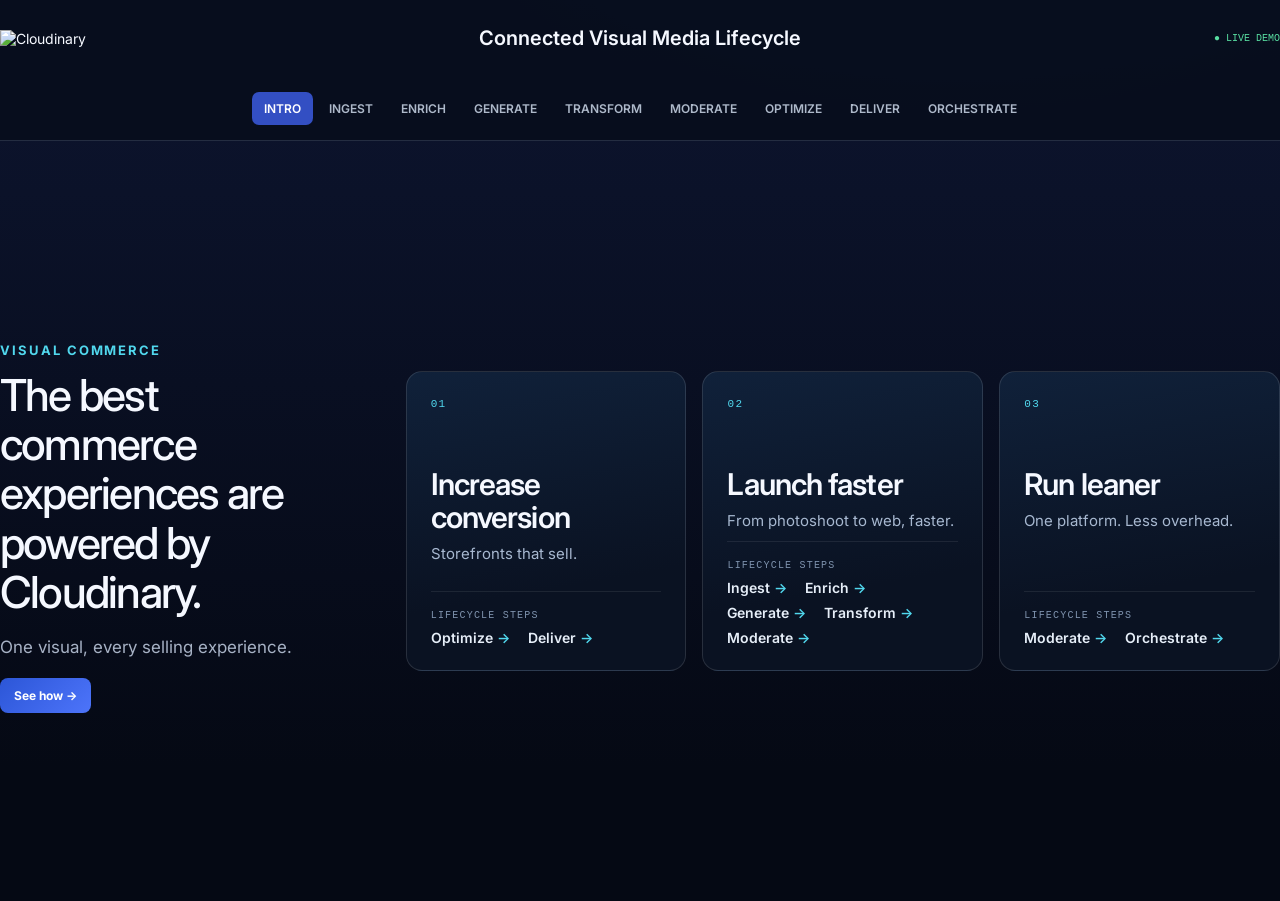
==== index.html @ ff412b7f "Drop step numbers from intro lifecycle links Co-Authored-By: Claude Opus 5.5 <noreply@anthropic.com>" ====
<!doctype html>
<html lang="en">
  <head>
    <meta charset="utf-8">
    <meta name="viewport" content="width=device-width, initial-scale=1">
    <title>Connected Visual Media Lifecycle</title>
    <link rel="stylesheet" href="styles.css">
    <script>
      window.LIFECYCLE_DEMO_CONFIG = {
        cloudName: 'demohost',
        uploadPreset: 'lifecycle_demo',
        dropboxAppKey: '',
        assetEndpoint: 'https://platform-demo-asset-status.lifecycledemo.workers.dev/asset'
      };
    </script>
    <script src="https://upload-widget.cloudinary.com/latest/global/all.js"></script>
    <script src="app.js" defer></script>
  </head>
  <body>
    <div class="app">
      <header>
        <div class="title">
          <img src="https://res.cloudinary.com/demohost/image/upload/v1788976604/cloudinary_logo_white_0720_svg.svg" alt="Cloudinary">
          <h1>Connected Visual Media Lifecycle</h1>
          <span>● LIVE DEMO</span>
        </div>
        <nav aria-label="Lifecycle stages">
          <a class="active" href="#intro">INTRO</a>
          <a href="#ingest">INGEST</a>
          <a href="#enrich">ENRICH</a>
          <a href="#generate">GENERATE</a>
          <a href="#transform">TRANSFORM</a>
          <a href="#moderate">MODERATE</a>
          <a href="#optimize">OPTIMIZE</a>
          <a href="#deliver">DELIVER</a>
          <a href="#orchestrate">ORCHESTRATE</a>
        </nav>
      </header>

      <main>
        <section id="intro" class="slide active">
          <div>
            <p class="k">VISUAL COMMERCE</p>
            <h2>The best commerce experiences are powered by Cloudinary.</h2>
            <p>One visual, every selling experience.</p>
            <button data-next>See how →</button>
          </div>
          <div class="intro-outcomes">
            <article class="intro-outcome">
              <span>01</span>
              <h3>Increase conversion</h3>
              <p>Storefronts that sell.</p>
              <ul class="intro-steps" aria-label="Lifecycle steps"><li><a href="#optimize">Optimize</a></li><li><a href="#deliver">Deliver</a></li></ul>
            </article>
            <article class="intro-outcome">
              <span>02</span>
              <h3>Launch faster</h3>
              <p>From photoshoot to web, faster.</p>
              <ul class="intro-steps" aria-label="Lifecycle steps"><li><a href="#ingest">Ingest</a></li><li><a href="#enrich">Enrich</a></li><li><a href="#generate">Generate</a></li><li><a href="#transform">Transform</a></li><li><a href="#moderate">Moderate</a></li></ul>
            </article>
            <article class="intro-outcome">
              <span>03</span>
              <h3>Run leaner</h3>
              <p>One platform. Less overhead.</p>
              <ul class="intro-steps" aria-label="Lifecycle steps"><li><a href="#moderate">Moderate</a></li><li><a href="#orchestrate">Orchestrate</a></li></ul>
            </article>
          </div>
        </section>

        <section id="ingest" class="slide">
          <div>
            <p class="k">01 / INGEST</p>
            <h2>Get every product live faster.</h2>
            <p>Supplier feeds, studio shoots, agency campaigns, and creator content land in one governed library, ready for every storefront.</p>
            <p class="value"><b>VALUE</b> New products go live as soon as their assets arrive, even at peak-season volume.</p>
            <aside class="customer-proofs" aria-label="Customer proof points">
              <a class="customer-proof is-metric" href="https://cloudinary.com/customers/rapha" target="_blank" rel="noopener noreferrer"><b><img class="customer-logo" src="https://res.cloudinary.com/cloudinary-marketing/images/c_scale,w_auto,dpr_auto/f_auto,q_auto/v1669960311/Rapha-logo-2x/Rapha-logo-2x.png?_i=AA" alt="Rapha"></b><span><strong class="proof-metric">50%</strong>faster video launches</span></a>
            </aside>
          </div>
          <div class="ingest-stage">
            <article id="upload-prompt" class="upload-prompt">
              <input id="file" type="file" accept="image/*" hidden>
              <strong class="upload-mark">↑</strong>
              <button id="upload">Upload or Fetch Image</button>
              <span class="sample-prompt">Use a sample asset instead</span>
              <div class="sample-links" aria-label="Example assets">
                <a class="text-link" data-sample="lifestyle" href="#">Lifestyle campaign image</a>
                <a class="text-link is-unavailable" aria-disabled="true" href="#">Product image</a>
                <a class="text-link is-unavailable" aria-disabled="true" href="#">Creator / UGC image</a>
              </div>
              <small id="note">This demo has been tuned for images, but in practice Cloudinary excels in video in the same workflow.</small>
            </article>
            <aside id="asset-inspector" class="panel inspector" hidden>
              <img data-img src="https://res.cloudinary.com/demohost/image/upload/v1787601621/utctndwrbavu4seggpqu.jpg" alt="">
              <dl>
                <div><dt>Pixel size</dt><dd id="dims">Loading…</dd></div>
                <div><dt>Format</dt><dd id="format">JPG</dd></div>
                <div><dt>File size</dt><dd id="size">Cloudinary original</dd></div>
                <div><dt>Unique asset ID</dt><dd>assigned on ingest</dd></div>
              </dl>
              <button id="change-asset" class="change-asset">Change asset</button>
            </aside>
          </div>
        </section>

        <section id="enrich" class="slide">
          <div><p class="k">02 / ENRICH</p><h2>Find and reuse every asset you paid for.</h2><p>AI auto-tagging and structured metadata make every product shot and campaign asset searchable by product, season, and campaign.</p><p class="value"><b>VALUE</b> Teams reuse assets instead of reshooting them, and every asset stays governed.</p></div>
          <iframe id="enrich-visual" class="enrich-embed" src="embeds/enrich-interactive.html" title="Interactive asset enrichment"></iframe>
          <pre id="metadata-output" hidden></pre>
        </section>

        <section id="generate" class="slide">
          <div>
            <p class="k">03 / GENERATE</p>
            <h2>New creative, without a new shoot.</h2>
            <p>Generate campaign visuals and turn existing product photos into video, without booking a studio.</p>
            <p class="value"><b>VALUE</b> More creative for every launch with less studio spend, all inside your brand governance.</p>
            <aside class="customer-proofs" aria-label="Customer proof points">
              <a class="customer-proof" href="https://cloudinary.com/customers/adidas" target="_blank" rel="noopener noreferrer"><b><img class="customer-logo" src="https://res.cloudinary.com/cloudinary-marketing/images/e_trim/f_auto,q_auto/v1740004299/Adidas_Logo/Adidas_Logo.png" alt="adidas"></b><span>Creates <strong>personalized experiences</strong> to market fast.</span></a>
              <a class="customer-proof is-metric" href="https://cloudinary.com/customers/paul-smith" target="_blank" rel="noopener noreferrer"><b><img class="customer-logo is-wide" src="https://res.cloudinary.com/cloudinary-marketing/images/e_trim/f_auto,q_auto/v1668465171/Paul-Smith-logo-2x/Paul-Smith-logo-2x.png" alt="Paul Smith"></b><span><strong class="proof-metric">45%</strong>boost in video-enabled sales</span></a>
            </aside>
          </div>
          <div id="generate-empty" class="generate-empty"><b>Upload an asset to generate</b><span>Choose an asset to create campaign and motion variations.</span></div>
          <div id="generate-showcase" class="generate-showcase" hidden>
            <figure><img id="generate-original" src="https://res.cloudinary.com/demohost/image/upload/c_scale,w_300/f_auto/q_auto/v1787601621/utctndwrbavu4seggpqu.jpg" alt="Selected source asset"><figcaption>Original · 300px</figcaption></figure>
            <figure><img src="https://res.cloudinary.com/demohost/image/upload/c_fill,g_auto,w_300,ar_9:16/f_auto/q_auto/v1790997552/gen_fill_bride.jpg" alt="Generative fill result"><figcaption>Generative fill · 9:16</figcaption></figure>
            <figure><video autoplay muted loop playsinline aria-label="Image to video result"><source src="https://res.cloudinary.com/demohost/video/upload/c_fill,g_auto,w_300,ar_9:16/vc_auto/ac_none/f_auto:video/q_auto/v1790997654/image-to-video/i2v_66d2f0d4ef1d4b7b9302a3d8dbae1872.mp4" type="video/mp4"></video><figcaption>Image to video · 9:16</figcaption></figure>
          </div>
        </section>

        <section id="transform" class="slide">
          <div>
            <p class="k">04 / TRANSFORM</p>
            <h2>One shoot, every channel.</h2>
            <p>Smart crops, generative edits, and overlays turn one product image or video into every format your storefronts, marketplaces, and ads need.</p>
            <p class="value"><b>VALUE</b> Launch campaigns across every channel without waiting on a design queue.</p>
            <aside class="customer-proofs" aria-label="Customer proof points">
              <a class="customer-proof is-metric" href="https://cloudinary.com/customers/amc" target="_blank" rel="noopener noreferrer"><b><img class="customer-logo" src="https://res.cloudinary.com/cloudinary-marketing/images/e_trim/f_auto,q_auto/v1701708355/amc-logo-web/amc-logo-web.png" alt="AMC Theatres"></b><span><strong class="proof-metric">90%</strong>time saved with automated image transformations</span></a>
            </aside>
          </div>
          <iframe id="transform-visual" class="transform-embed" src="embeds/transform-interactive.html" title="Interactive asset transformations"></iframe>
        </section>

        <section id="moderate" class="slide">
          <div>
            <p class="k">05 / MODERATE</p>
            <h2>Brand-safe, automatically.</h2>
            <p>Custom rules screen supplier and creator content before it reaches a storefront, app, or campaign.</p>
            <p class="value"><b>VALUE</b> Publish creator and supplier content at scale without brand risk. Edge cases route to human review.</p>
          </div>
          <div id="moderate-empty" class="moderate-empty">
            <b>Upload an asset to evaluate</b>
            <span>Rule outcomes will appear here when an image is selected.</span>
          </div>
          <div id="moderate-showcase" class="moderate-showcase" hidden>
            <figure class="moderate-preview">
              <img data-img src="https://res.cloudinary.com/demohost/image/upload/v1787601621/utctndwrbavu4seggpqu.jpg" alt="Selected asset under moderation review">
              <figcaption><a id="moderate-job" href="" target="_blank" rel="noopener noreferrer" hidden>Open moderation job</a></figcaption>
            </figure>
            <div class="moderate-rules" aria-live="polite">
              <div class="moderate-summary">
                <small>MODERATION RESULT</small>
                <strong id="moderate-status">CHECKING</strong>
                <span id="moderate-summary">Reading structured moderation metadata…</span>
              </div>
              <article class="moderate-rule pending" data-moderation-rule="image-quality-check" style="--delay: .08s">
                <small>01</small><strong>Image Quality Check</strong><span>Checking</span>
              </article>
              <article class="moderate-rule pending" data-moderation-rule="no-unlicensed-logos" style="--delay: .16s">
                <small>02</small><strong>No Unlicensed Logos</strong><span>Checking</span>
              </article>
              <article class="moderate-rule pending" data-moderation-rule="no-identifiable-people" style="--delay: .24s">
                <small>03</small><strong>No Identifiable People</strong><span>Checking</span>
              </article>
              <article class="moderate-rule pending" data-moderation-rule="minimum-image-size" style="--delay: .32s">
                <small>04</small><strong>Minimum Image Size</strong><span>Checking</span>
              </article>
            </div>
          </div>
        </section>

        <section id="optimize" class="slide">
          <div>
            <p class="k">06 / OPTIMIZE</p>
            <h2>Faster pages, more conversions.</h2>
            <p>Every image is served in the best format, quality, and size for each shopper's browser and device, so pages load faster with no visible quality loss.</p>
            <p class="value"><b>VALUE</b> Faster pages lift conversion and cut bandwidth costs.</p>
            <aside class="customer-proofs" aria-label="Customer proof points">
              <a class="customer-proof is-metric" href="https://cloudinary.com/customers/ag-jeans" target="_blank" rel="noopener noreferrer"><b><img class="customer-logo" src="https://res.cloudinary.com/cloudinary-marketing/images/e_trim/f_auto,q_auto/v1788380260/agjeans_logo/agjeans_logo.png" alt="AG Jeans"></b><span><strong class="proof-metric">20%</strong>more conversions from a one-second faster page load</span></a>
            </aside>
          </div>
          <div id="optimize-empty" class="optimize-empty">
            <b>Upload an asset to optimize</b>
            <span>Cloudinary delivery variants will appear here when an image is selected.</span>
          </div>
          <div id="optimize-showcase" class="optimize-showcase" hidden>
            <figure class="optimize-card">
              <figcaption>
                <small>ORIGINAL UPLOAD</small>
                <span><b id="optimize-original-size">—</b><i id="optimize-original-dimensions">Loading dimensions…</i></span>
              </figcaption>
              <img data-img src="https://res.cloudinary.com/demohost/image/upload/v1787601621/utctndwrbavu4seggpqu.jpg" alt="Original selected asset">
            </figure>
            <div class="optimize-savings" aria-live="polite">
              <div class="optimize-gauge" data-state="waiting">
                <svg viewBox="0 0 200 170" aria-hidden="true">
                  <g transform="translate(100 95)">
                    <circle cx="0" cy="0" r="64" fill="none" stroke="#40516c" stroke-width="14" stroke-linecap="round" pathLength="100" stroke-dasharray="66.67 33.33" transform="rotate(150)"></circle>
                    <circle id="optimize-savings-arc" cx="0" cy="0" r="64" fill="none" stroke="#51d8ee" stroke-width="14" stroke-linecap="round" pathLength="100" stroke-dasharray="66.67 33.33" transform="rotate(150)" opacity="0"></circle>
                  </g>
                </svg>
                <div class="optimize-gauge-center"><b id="optimize-savings-percent">—</b><span id="optimize-savings-caption">MEASURING</span></div>
              </div>
              <span id="optimize-savings-comparison">Measuring delivery size…</span>
            </div>
            <figure class="optimize-card optimized">
              <figcaption>
                <small>OPTIMIZED DELIVERY</small>
                <span><b id="optimize-delivery-size">Measuring…</b><i>c_scale,w_600,f_auto,q_auto</i></span>
              </figcaption>
              <img id="optimize-delivery" src="https://res.cloudinary.com/demohost/image/upload/c_scale,w_600/f_auto/q_auto/v1787601621/utctndwrbavu4seggpqu.jpg" alt="Optimized Cloudinary delivery variant">
            </figure>
          </div>
        </section>

        <section id="deliver" class="slide">
          <div>
            <p class="k">07 / DELIVER</p>
            <h2>Fast for every shopper, everywhere.</h2>
            <p>Multi-CDN delivery and responsive breakpoints give every shopper a fast, reliable experience on any device, network, or market.</p>
            <p class="value"><b>VALUE</b> Expand to new markets and devices without building a separate media pipeline.</p>
            <aside class="customer-proofs" aria-label="Customer proof points">
              <a class="customer-proof" href="https://cloudinary.com/blog/cloudinary_helps_the_global_thermomix_community_cook_up_culinary_masterpieces" target="_blank" rel="noopener noreferrer"><b>VORWERK</b><span>Delivers image and video content <strong>fast, without interruptions</strong>, across every device and served market.</span></a>
            </aside>
          </div>
          <div id="deliver-empty" class="deliver-empty">
            <b>Upload an asset to deliver</b>
            <span>Channel-ready variants will appear here when an image is selected.</span>
          </div>
          <div id="deliver-showcase" class="deliver-showcase" hidden>
            <figure class="deliver-card mobile">
              <div class="deliver-frame"><img id="deliver-mobile" alt="Mobile delivery variant"><b id="deliver-mobile-size">Measuring…</b></div>
              <figcaption><strong>Mobile</strong><span>c_fill,ar_9:16,w_400,f_auto,q_auto</span></figcaption>
            </figure>
            <figure class="deliver-card square">
              <div class="deliver-frame"><img id="deliver-square" alt="Square delivery variant"><b id="deliver-square-size">Measuring…</b></div>
              <figcaption><strong>Square</strong><span>c_fill,ar_1:1,w_300,f_auto,q_auto</span></figcaption>
            </figure>
            <figure class="deliver-card tablet">
              <div class="deliver-frame"><img id="deliver-tablet" alt="Tablet delivery variant"><b id="deliver-tablet-size">Measuring…</b></div>
              <figcaption><strong>Tablet</strong><span>c_fill,ar_4:3,w_500,f_auto,q_auto</span></figcaption>
            </figure>
            <figure class="deliver-card desktop">
              <div class="deliver-frame"><img id="deliver-desktop" alt="Desktop delivery variant"><b id="deliver-desktop-size">Measuring…</b></div>
              <figcaption><strong>Desktop</strong><span>c_scale,w_800,f_auto,q_auto</span></figcaption>
            </figure>
          </div>
        </section>

        <section id="orchestrate" class="slide">
          <div>
            <p class="k">08 / ORCHESTRATE</p>
            <h2>Your media operation, on autopilot.</h2>
            <p>MediaFlows connects every step into one repeatable workflow, so the same team can handle more launches.</p>
            <p class="value"><b>VALUE</b> Fewer handoffs and faster launches, with people stepping in only where judgment is needed.</p>
          </div>
          <div class="flow panel">
            <b>MEDIA FLOWS / ORCHESTRATION: HOW THIS DEMO WORKS <i></i></b>
            <div class="orchestration-flow">
              <article class="orchestration-step">
                <small>01 / INGEST</small>
                <strong>Upload presets set the path.</strong>
                <p>They define the scope, pre-formatting, and tagging on upload. Each image category enters a different DAM folder, where different automation rules apply.</p>
              </article>
              <article class="orchestration-step">
                <small>02 / ENRICH</small>
                <strong>Metadata makes assets usable.</strong>
                <p>Structured metadata is added on upload. AI auto-tagging is applied, and tags with more than 70% confidence are automatically added.</p>
              </article>
              <article class="orchestration-step">
                <small>03 / MODERATE</small>
                <strong>Rules match the asset type.</strong>
                <p>Moderation runs against different rules based on the upload preset: Lifestyle, Product, or Creator/UGC.</p>
              </article>
              <article class="orchestration-step">
                <small>04 / GENERATE</small>
                <strong>Generative output stays governed.</strong>
                <p>Generative content can be created automatically or manually. In this demo, image-to-video is manually reviewed before publication.</p>
              </article>
            </div>
          </div>
        </section>
      </main>

    </div>
  </body>
</html>
---- styles.css ----
@import url('https://fonts.googleapis.com/css2?family=Inter:wght@400;500;600;700&display=swap');

:root {
  --navy: #050914;
  --panel: #0b1220;
  --line: rgba(185, 212, 255, .16);
  --muted: #a7b2c5;
  --cyan: #51d8ee;
  --green: #58dda1;
  --red: #ff765d;
}

* { box-sizing: border-box; }
body { margin: 0; background: var(--navy); color: #f5f8ff; font: 14px Inter, sans-serif; }
.app { min-height: 100vh; background: radial-gradient(900px 500px at 75% -180px, #29387888, transparent 65%), linear-gradient(#0d1530, var(--navy) 48rem); }
header { border-bottom: 1px solid var(--line); background: #070d1cee; }
.title, nav, main { max-width: 1360px; margin: auto; }
.title { height: 76px; display: grid; grid-template-columns: 1fr auto 1fr; align-items: center; }
.title img { width: 164px; }
.title h1 { font-size: 20px; font-weight: 600; }
.title span { justify-self: end; color: var(--green); font: 10px monospace; }
nav { height: 64px; display: flex; align-items: center; justify-content: center; gap: 4px; overflow: auto; }
nav a { padding: 9px 12px; border-radius: 7px; color: #aeb9ca; text-decoration: none; font-size: 12px; font-weight: 600; white-space: nowrap; }
nav a.active { background: #334fc3; color: #fff; }

.slide { height: calc(100vh - 140px); min-height: 570px; display: grid; grid-template-columns: minmax(250px, .72fr) minmax(0, 1.8fr); gap: 56px; align-items: center; animation: in .35s; }
.slide:not(.active) { display: none; }
@keyframes in { from { opacity: 0; transform: translateX(15px); } to { opacity: 1; transform: translateX(0); } }
.k { color: var(--cyan); font-size: 13px; font-weight: 700; letter-spacing: .15em; }
.slide h2 { max-width: 13ch; margin: 0; font-size: clamp(32px, 3.8vw, 44px); font-weight: 500; line-height: 1.12; letter-spacing: -.04em; }
.slide > div > p:not(.k) { max-width: 33ch; color: var(--muted); font-size: 17px; line-height: 1.6; }
em { color: inherit; font-style: normal; }
.value { margin-top: 25px; max-width: 440px; padding-left: 14px; border-left: 2px solid var(--cyan); font-size: 15px; }
.value b { margin-right: 8px; color: var(--cyan); font: 13px monospace; letter-spacing: .1em; }
.customer-proofs { display: grid; gap: 8px; max-width: 500px; margin-top: 19px; }
.customer-proof { display: grid; grid-template-columns: auto 1fr; column-gap: 14px; row-gap: 4px; padding: 16px 20px; border: 1px solid rgba(88, 221, 161, .3); border-radius: 9px; background: linear-gradient(100deg, rgba(88, 221, 161, .1), rgba(88, 221, 161, .025)); color: inherit; text-decoration: none; }
.customer-proof[href] { transition: border-color .18s ease, background .18s ease, transform .18s ease; }
.customer-proof[href]:hover { border-color: rgba(88, 221, 161, .75); background: linear-gradient(100deg, rgba(88, 221, 161, .16), rgba(88, 221, 161, .05)); transform: translateX(3px); }
.customer-proof[href]:focus-visible { outline: 2px solid var(--cyan); outline-offset: 3px; }
.customer-proof::before { content: "CUSTOMER OUTCOME"; grid-column: 1 / -1; margin-bottom: 2px; color: var(--green); font: 13px monospace; letter-spacing: .11em; }
.customer-proof b { align-self: center; padding-right: 14px; border-right: 1px solid rgba(88, 221, 161, .28); color: #f5f8ff; font-size: 16px; letter-spacing: .08em; line-height: 1.45; }
.customer-logo { display: block; height: 30px; width: auto; filter: brightness(0) invert(1); }
.customer-proof span { align-self: center; color: #d9e6f4; font-size: 18px; line-height: 1.45; }
.customer-proof strong { color: var(--green); font-weight: 600; }
.proof-metric { display: block; margin-bottom: 4px; font-size: 44px; line-height: 1; letter-spacing: -.03em; }
.customer-proof.is-metric .customer-logo { height: 38px; }
.customer-proof.is-metric b { padding-right: 20px; }
.customer-proof .customer-logo.is-wide { height: 24px; }
button { padding: 10px 14px; border: 0; border-radius: 8px; background: linear-gradient(135deg, #2c56d7, #4d74fa); color: #fff; font: 700 12px Inter; cursor: pointer; }
.secondary { margin-left: 7px; border: 1px solid var(--line); background: #ffffff0b; }

.panel { overflow: hidden; border: 1px solid var(--line); border-radius: 15px; background: var(--panel); box-shadow: 0 18px 45px #0004; }
.panel > b, .flow > b { display: flex; justify-content: space-between; padding: 15px 17px; border-bottom: 1px solid var(--line); color: #aebed2; font: 10px monospace; letter-spacing: .12em; }
.panel i, .flow i { color: var(--green); font-style: normal; }

.orbit { height: 450px; position: relative; display: grid; place-items: center; }
.orbit i { position: absolute; border: 1px solid #51d8ee30; border-radius: 50%; transform: rotate(-24deg); }
.orbit i:nth-child(1) { width: 420px; height: 220px; }
.orbit i:nth-child(2) { width: 535px; height: 350px; }
.orbit i:nth-child(3) { width: 650px; height: 440px; border-color: #51d8ee12; }
.orbit img { z-index: 1; width: 245px; height: 245px; border: 8px solid #07162b; outline: 1px solid var(--cyan); border-radius: 50%; object-fit: cover; }
.intro-outcomes { display: grid; grid-template-columns: repeat(3, minmax(0, 1fr)); gap: 16px; }
.intro-outcome { display: flex; flex-direction: column; min-height: 300px; box-sizing: border-box; padding: 26px 24px 24px; border: 1px solid #ffffff1f; border-radius: 16px; background: linear-gradient(170deg, #10213a, #0a1222 70%); }
.intro-outcome > span { color: var(--cyan); font: 11px monospace; letter-spacing: .12em; }
.intro-outcome h3 { margin: 58px 0 0; font-size: 30px; font-weight: 600; line-height: 1.1; letter-spacing: -.03em; }
.intro-outcome p { margin: 10px 0 0; color: #a7b8d0; font-size: 15px; }
.intro-steps { display: flex; flex-wrap: wrap; gap: 8px 18px; margin: auto 0 0; padding: 18px 0 0; border-top: 1px solid #ffffff14; list-style: none; }
.intro-steps::before { content: "LIFECYCLE STEPS"; flex-basis: 100%; color: #7f93ae; font: 10px monospace; letter-spacing: .12em; }
.intro-steps a { color: #e6eef8; font-size: 14px; font-weight: 600; text-decoration: none; transition: color .18s ease; }
.intro-steps a::after { margin-left: 4px; color: var(--cyan); content: "→"; }
.intro-steps a:hover { color: var(--cyan); }
.intro-steps a:focus-visible { outline: 2px solid var(--cyan); outline-offset: 3px; border-radius: 3px; }

.ingest-stage { display: grid; min-height: 360px; place-items: center; }
.upload-prompt { display: grid; min-height: 340px; place-content: center; justify-items: center; gap: 13px; max-width: 390px; padding: 25px; text-align: center; }
.upload-prompt[hidden], .ingest-stage .inspector[hidden] { display: none; }
.upload-mark { display: grid; place-items: center; width: 48px; height: 48px; margin-bottom: 5px; border: 1px solid #51d8ee88; border-radius: 50%; color: var(--cyan); font-size: 23px; }
.upload-prompt button { min-width: 176px; }
.sample-prompt { margin-top: 2px; color: #9aacc4; font: 11px Inter, sans-serif; }
.sample-links { display: grid; justify-items: center; gap: 7px; }
.text-link { color: var(--cyan); font: 12px Inter, sans-serif; text-decoration: underline; text-underline-offset: 3px; }
.text-link.is-unavailable { color: #7790ad; cursor: default; text-decoration: none; }
.upload-prompt small { max-width: 280px; margin-top: 4px; color: var(--muted); font-size: 10px; line-height: 1.55; }
.ingest-stage .inspector { position: relative; width: 100%; min-height: 0; }
.ingest-stage .inspector > img { display: block; width: 100%; height: auto; max-height: 620px; padding: 16px; object-fit: contain; }
.ingest-stage .inspector dl { display: grid; grid-template-columns: repeat(2, 1fr); gap: 0 22px; padding: 0 17px 55px; }
.change-asset { position: absolute; right: 17px; bottom: 15px; padding: 0; background: transparent; color: var(--cyan); font: 12px Inter, sans-serif; text-decoration: underline; text-underline-offset: 3px; }
.inspector > img { width: 100%; height: 170px; padding: 14px; object-fit: cover; }
.inspector dl { margin: 0; padding: 4px 17px; }
.inspector dl div { display: flex; justify-content: space-between; padding: 10px 0; border-bottom: 1px solid var(--line); }
dt { color: #97a9c1; font-size: 11px; } dd { margin: 0; font: 11px monospace; }

.enrich-embed { display: block; width: 100%; height: 540px; border: 0; border-radius: 12px; background: #06172c; }
.transform-embed { display: block; width: 100%; height: 540px; border: 0; border-radius: 12px; background: #06172c; }

.generate-showcase { display: flex; min-height: 540px; align-items: center; gap: 14px; }
.generate-showcase[hidden] { display: none; }
.generate-empty { min-height: 540px; display: grid; place-content: center; justify-items: center; gap: 10px; border: 1px solid var(--line); border-radius: 12px; background: #081a30; color: #fff; text-align: center; }
.generate-empty b { font-size: 15px; }
.generate-empty span { max-width: 220px; color: #8095b0; font-size: 11px; line-height: 1.5; }
.generate-empty[hidden] { display: none; }
.generate-showcase figure { width: 300px; margin: 0; }
.generate-showcase img, .generate-showcase video { display: block; width: 300px; border: 1px solid var(--line); border-radius: 9px; background: #081a30; object-fit: cover; }
.generate-showcase figure:first-child img { height: auto; max-height: 390px; }
.generate-showcase figure:not(:first-child) img, .generate-showcase video { aspect-ratio: 9 / 16; }
.generate-showcase figcaption { margin-top: 9px; color: #a7b8d0; font: 10px Inter, sans-serif; }

.cards { display: grid; grid-template-columns: 1.2fr .8fr; gap: 14px; }
.cards article, .grid article { position: relative; overflow: hidden; height: 330px; border: 1px solid var(--line); border-radius: 12px; background: #081a30; }
.cards img, .grid img { width: 100%; height: 100%; object-fit: cover; }
.cards span, .cards p, .grid p { position: absolute; z-index: 1; left: 12px; }
.cards span { top: 12px; font: 9px monospace; }
.cards strong { position: absolute; z-index: 1; top: 48%; left: 50%; transform: translate(-50%, -50%); font-size: 26px; }
.cards p, .grid p { right: 0; bottom: 0; margin: 0; padding: 35px 12px 12px; background: linear-gradient(transparent, #020810e8); font-size: 11px; }
.grid { display: grid; grid-template-columns: 1.3fr .75fr; grid-template-rows: 160px 160px; gap: 12px; }
.grid .big { grid-row: span 2; }.grid article:last-child { grid-column: 2; }

.moderate-empty { min-height: 540px; display: grid; place-content: center; justify-items: center; gap: 10px; border: 1px solid var(--line); border-radius: 12px; background: #081a30; color: #fff; text-align: center; }
.moderate-empty b { font-size: 15px; }
.moderate-empty span { max-width: 225px; color: #8095b0; font-size: 11px; line-height: 1.5; }
.moderate-empty[hidden], .moderate-showcase[hidden] { display: none; }
.moderate-showcase { min-height: 540px; display: grid; grid-template-columns: minmax(300px, 1.3fr) minmax(200px, .7fr); gap: 17px; padding: 17px; border: 1px solid var(--line); border-radius: 12px; background: #081a30; }
.moderate-rules { display: grid; align-content: center; gap: 9px; min-width: 0; }
.moderate-summary { display: grid; gap: 4px; margin-bottom: 5px; padding: 4px 2px 11px; border-bottom: 1px solid var(--line); }
.moderate-summary small { color: #8fa5c1; font: 9px monospace; letter-spacing: .11em; }
.moderate-summary strong { color: var(--cyan); font: 600 18px Inter, sans-serif; letter-spacing: .02em; }
.moderate-summary span { color: #a7b8d0; font-size: 10px; line-height: 1.4; }
.moderate-rule { display: grid; grid-template-columns: 22px minmax(0, 1fr) auto; align-items: center; gap: 9px; padding: 11px 10px; border: 1px solid var(--line); border-radius: 9px; background: #07172c; opacity: 0; transform: translateX(-14px); }
.moderate-rule small { color: #7188a5; font: 10px monospace; }
.moderate-rule strong { color: #edf4ff; font-size: 11px; font-weight: 500; line-height: 1.25; }
.moderate-rule span { padding: 4px 6px; border: 1px solid #7590ad66; border-radius: 99px; color: #9eb1c8; font: 9px monospace; white-space: nowrap; }
.moderate-rule.approved { border-color: #58dda15c; }
.moderate-rule.approved span { border-color: #58dda188; color: var(--green); }
.moderate-rule.rejected { border-color: #ff765d77; background: #1a111d; }
.moderate-rule.rejected span { border-color: #ff765d99; color: var(--red); }
.moderate-showcase.is-ready .moderate-rule { animation: moderate-rule-in .4s cubic-bezier(.2,.8,.2,1) both; animation-delay: var(--delay); }
@keyframes moderate-rule-in { to { opacity: 1; transform: translateX(0); } }
.moderate-preview { position: relative; display: grid; min-height: 0; height: 100%; margin: 0; overflow: hidden; place-items: center; border: 1px solid #6c8aac55; border-radius: 9px; background: #061326; }
.moderate-preview img { display: block; width: 100%; height: 100%; max-height: 504px; padding: 12px; object-fit: contain; }
.moderate-preview figcaption { position: absolute; right: 11px; bottom: 10px; }
.moderate-preview a { color: var(--cyan); font: 10px Inter, sans-serif; text-decoration: underline; text-underline-offset: 3px; }

.optimize-empty { min-height: 540px; display: grid; place-content: center; justify-items: center; gap: 10px; border: 1px solid var(--line); border-radius: 12px; background: #081a30; color: #fff; text-align: center; }
.optimize-empty b { font-size: 15px; }
.optimize-empty span { max-width: 235px; color: #8095b0; font-size: 11px; line-height: 1.5; }
.optimize-empty[hidden], .optimize-showcase[hidden] { display: none; }
.optimize-showcase { min-height: 540px; display: grid; grid-template-columns: minmax(0, 1fr) 118px minmax(0, 1fr); gap: 10px; align-items: center; }
.optimize-card { min-width: 0; margin: 0; overflow: hidden; border: 1px solid var(--line); border-radius: 12px; background: #081a30; }
.optimize-card figcaption { display: flex; justify-content: space-between; gap: 12px; padding: 12px 13px; border-bottom: 1px solid var(--line); }
.optimize-card figcaption > small { color: #9ab0c9; font: 9px monospace; letter-spacing: .1em; }
.optimize-card figcaption span { display: grid; justify-items: end; gap: 2px; text-align: right; }
.optimize-card figcaption b { color: #f5f8ff; font: 11px Inter, sans-serif; }
.optimize-card figcaption i { color: #8da4c0; font: 9px Inter, sans-serif; font-style: normal; }
.optimize-card > img { display: block; width: 100%; height: 435px; padding: 10px 0 0; object-fit: contain; background: #061326; }
.optimize-card.optimized { border-color: #58dda166; }
.optimize-card.optimized figcaption > small, .optimize-card.optimized figcaption b { color: var(--green); }
.optimize-savings { display: grid; justify-items: center; gap: 1px; color: #9bb0c9; font: 10px Inter, sans-serif; text-align: center; }
.optimize-gauge { position: relative; width: 112px; aspect-ratio: 200 / 170; }
.optimize-gauge svg { display: block; width: 100%; height: auto; overflow: visible; }
.optimize-gauge circle:last-child { transition: stroke .4s ease, stroke-dasharray .55s ease, opacity .25s ease; }
.optimize-gauge-center { position: absolute; top: 60%; left: 50%; display: grid; justify-items: center; gap: 3px; transform: translate(-50%, -50%); white-space: nowrap; }
.optimize-gauge-center b { color: #f5f8ff; font-size: 22px; line-height: 1; letter-spacing: -.04em; }
.optimize-gauge-center span { color: #9bb0c9; font: 8px monospace; letter-spacing: .09em; }
.optimize-savings > span { color: #a7b8d0; font-size: 10px; }

.deliver-empty { min-height: 540px; display: grid; place-content: center; justify-items: center; gap: 10px; border: 1px solid var(--line); border-radius: 12px; background: #081a30; color: #fff; text-align: center; }
.deliver-empty b { font-size: 15px; }
.deliver-empty span { max-width: 230px; color: #8095b0; font-size: 11px; line-height: 1.5; }
.deliver-empty[hidden], .deliver-showcase[hidden] { display: none; }
.deliver-showcase { min-height: 540px; display: flex; align-items: center; justify-content: space-between; gap: 12px; }
.deliver-card { flex: 1 1 0; min-width: 0; margin: 0; overflow: hidden; border: 1px solid var(--line); border-radius: 10px; background: #081a30; }
.deliver-card.mobile { flex: 0 1 14%; }.deliver-card.square { flex: 0 1 18%; }.deliver-card.tablet { flex: 0 1 24%; }.deliver-card.desktop { flex: 0 1 38%; }
.deliver-frame { position: relative; background: #061326; }
.deliver-frame img { display: block; width: 100%; height: auto; }
.deliver-frame b { position: absolute; top: 8px; right: 8px; padding: 5px 7px; border: 1px solid #58dda188; border-radius: 99px; background: #041425e8; color: var(--green); font: 9px monospace; }
.deliver-card figcaption { display: grid; gap: 3px; min-height: 51px; padding: 9px 10px; border-top: 1px solid var(--line); }
.deliver-card figcaption strong { color: #eaf4ff; font-size: 10px; font-weight: 600; }
.deliver-card figcaption span { color: #93a8c4; font: 8px/1.35 monospace; overflow-wrap: anywhere; }

.payload { display: grid; grid-template-columns: 1fr .6fr 1fr; padding: 35px; align-items: center; }
.payload article { display: grid; gap: 9px; padding: 21px; border: 1px solid var(--line); border-radius: 10px; color: #a7bad3; font: 10px monospace; }
.payload article strong { font-size: 36px; color: #fff; }.payload .green { border-color: #58dda166; }.payload .green strong { color: var(--green); }
.payload > b { text-align: center; color: var(--cyan); font-size: 30px; }.payload > b small { display: block; margin-top: 7px; font-size: 9px; }
.payload footer { grid-column: 1 / -1; padding-top: 20px; color: var(--muted); text-align: center; }.payload footer strong { color: var(--cyan); font-size: 18px; }

.devices > article { display: grid; grid-template-columns: .55fr .8fr 1.35fr; gap: 18px; min-height: 340px; padding: 25px; align-items: end; background: linear-gradient(145deg, #101d3a, #07101e); }
.devices article > div { display: grid; gap: 9px; color: #9cb0ca; font: 10px monospace; text-align: center; }.devices img { width: 100%; height: 245px; border-radius: 7px; object-fit: cover; }.devices article > div:first-child img { height: 190px; }.devices article > div:nth-child(2) img { height: 220px; }

.orchestration-flow { min-height: 365px; display: grid; grid-template-columns: repeat(4, minmax(0, 1fr)); gap: 24px; align-items: center; padding: 24px; background-image: linear-gradient(#7096d115 1px, transparent 1px), linear-gradient(90deg, #7096d115 1px, transparent 1px); background-size: 34px 34px; }
.orchestration-step { position: relative; display: grid; align-content: start; gap: 9px; min-height: 235px; padding: 15px 13px; border: 1px solid #75b8ff55; border-radius: 9px; background: #05162eee; }
.orchestration-step:not(:last-child)::after { position: absolute; z-index: 2; top: 50%; left: calc(100% + 7px); color: var(--cyan); content: "→"; font-size: 15px; transform: translateY(-50%); }
.orchestration-step small { color: var(--cyan); font: 8px monospace; letter-spacing: .08em; }
.orchestration-step strong { color: #fff; font-size: 11px; line-height: 1.3; }
.orchestration-step p { margin: 0; color: #a8bad1; font-size: 9px; line-height: 1.55; }

@media (max-width: 850px) { .title, nav, main { width: calc(100% - 40px); }.title { grid-template-columns: 1fr auto; }.title h1 { display: none; }.slide { height: auto; min-height: calc(100vh - 140px); grid-template-columns: 1fr; padding: 45px 0; }.twocol { grid-template-columns: 1fr; }.enrich-embed, .transform-embed { height: 380px; }.generate-showcase { flex-wrap: wrap; }.inspector { display: none; }.orbit { height: 300px; }.orbit i:nth-child(3) { width: 480px; }.moderate-showcase { grid-template-columns: 1fr; }.moderate-preview { min-height: 280px; }.optimize-showcase { grid-template-columns: 1fr; }.optimize-card > img { height: 300px; }.deliver-showcase { flex-wrap: wrap; align-items: flex-start; }.deliver-card.mobile, .deliver-card.square, .deliver-card.tablet, .deliver-card.desktop { flex-basis: calc(50% - 6px); }.intro-outcomes { grid-template-columns: 1fr; }.intro-outcome { min-height: 0; }.intro-outcome h3 { margin-top: 28px; }.intro-steps { margin-top: 24px; }.orchestration-flow { grid-template-columns: 1fr; }.orchestration-step { min-height: auto; }.orchestration-step:not(:last-child)::after { top: auto; bottom: -21px; left: 50%; transform: translateX(-50%) rotate(90deg); }.cards { grid-template-columns: 1fr; }.grid { grid-template-rows: 180px 180px; }.devices > article { grid-template-columns: repeat(3, 1fr); gap: 9px; padding: 14px; }.devices img, .devices article > div:first-child img, .devices article > div:nth-child(2) img { height: 150px; } }
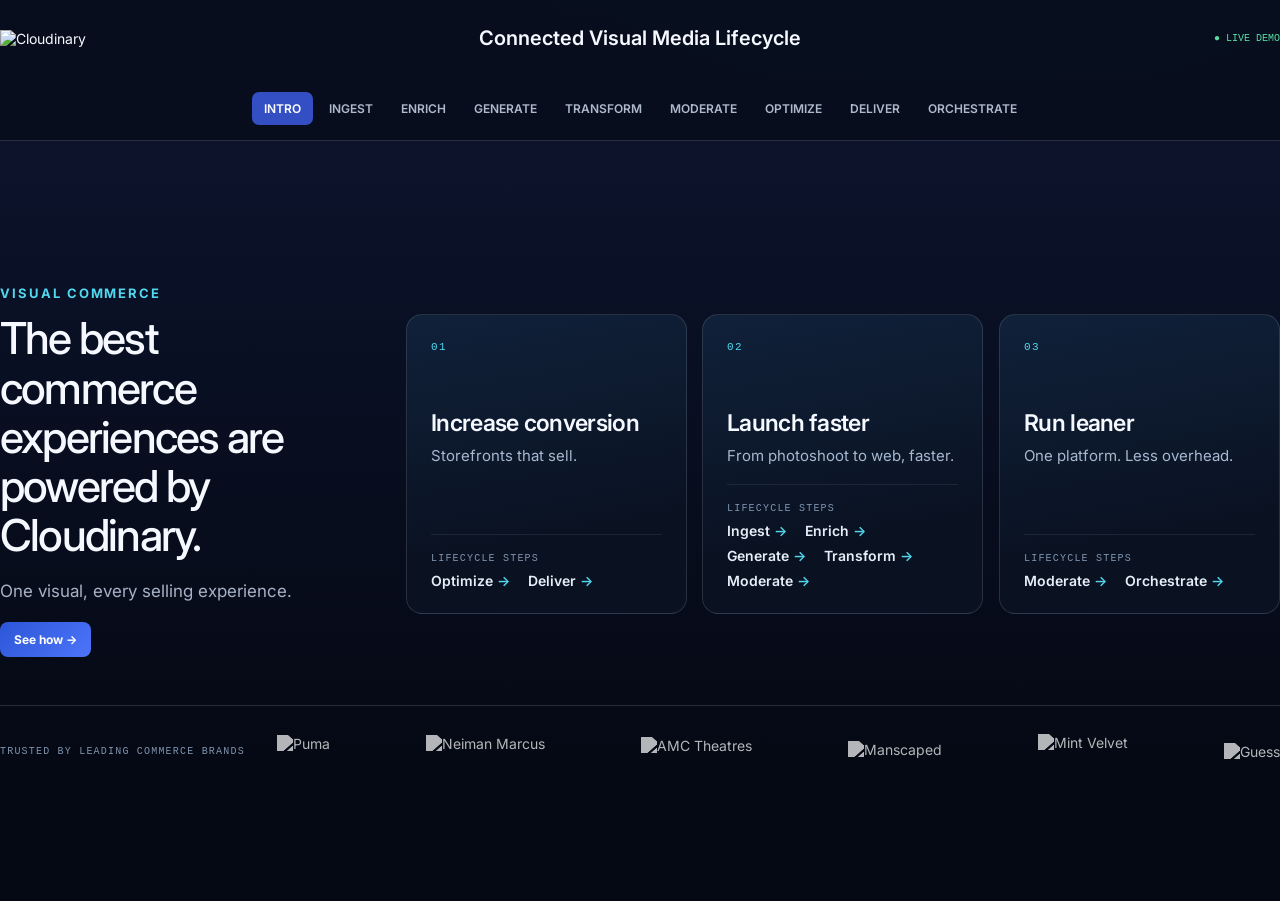
==== commit 7562999c: "Add customer proofs to Enrich, Moderate, Orchestrate and intro logo strip Co-Authored-By: Claude Opu" ====
--- a/index.html
+++ b/index.html
@@ -65,6 +65,18 @@
               <ul class="intro-steps" aria-label="Lifecycle steps"><li><a href="#moderate">Moderate</a></li><li><a href="#orchestrate">Orchestrate</a></li></ul>
             </article>
           </div>
+
+          <div class="intro-logos">
+            <p>Trusted by leading commerce brands</p>
+            <ul>
+              <li><img src="https://res.cloudinary.com/cloudinary-marketing/images/f_auto,q_auto/v1729269621/puma-logoline/puma-logoline.png" alt="Puma" style="height: 34px"></li>
+              <li><img src="https://cloudinary-marketing-res.cloudinary.com/image/upload/v1729269619/neiman-marcus-logoline.svg" alt="Neiman Marcus" style="height: 34px"></li>
+              <li><img src="https://cloudinary-marketing-res.cloudinary.com/image/upload/v1729269617/AMC-logoline.svg" alt="AMC Theatres" style="height: 30px"></li>
+              <li><img src="https://cloudinary-marketing-res.cloudinary.com/image/upload/v1729269399/manscaped-logoline.svg" alt="Manscaped" style="height: 22px"></li>
+              <li><img src="https://cloudinary-marketing-res.cloudinary.com/image/upload/v1729269397/mintvelvet-logoline.svg" alt="Mint Velvet" style="height: 36px"></li>
+              <li><img src="https://res.cloudinary.com/cloudinary-marketing/images/f_auto,q_auto/v1729269618/guess-logoline/guess-logoline.png" alt="Guess" style="height: 18px"></li>
+            </ul>
+          </div>
         </section>
 
         <section id="ingest" class="slide">
@@ -104,7 +116,7 @@
         </section>
 
         <section id="enrich" class="slide">
-          <div><p class="k">02 / ENRICH</p><h2>Find and reuse every asset you paid for.</h2><p>AI auto-tagging and structured metadata make every product shot and campaign asset searchable by product, season, and campaign.</p><p class="value"><b>VALUE</b> Teams reuse assets instead of reshooting them, and every asset stays governed.</p></div>
+          <div><p class="k">02 / ENRICH</p><h2>Find and reuse every asset you paid for.</h2><p>AI auto-tagging and structured metadata make every product shot and campaign asset searchable by product, season, and campaign.</p><p class="value"><b>VALUE</b> Teams reuse assets instead of reshooting them, and every asset stays governed.</p><aside class="customer-proofs" aria-label="Customer proof points"><a class="customer-proof is-metric" href="https://cloudinary.com/customers/river-island" target="_blank" rel="noopener noreferrer"><b><img class="customer-logo is-wordmark" src="https://res.cloudinary.com/cloudinary-marketing/images/e_trim/f_auto,q_auto/v1687541760/river_island/river_island.png" alt="River Island"></b><span><strong class="proof-metric"><small>Up to</small>75%</strong>less time spent correcting product images</span></a></aside></div>
           <iframe id="enrich-visual" class="enrich-embed" src="embeds/enrich-interactive.html" title="Interactive asset enrichment"></iframe>
           <pre id="metadata-output" hidden></pre>
         </section>
@@ -147,6 +159,9 @@
             <h2>Brand-safe, automatically.</h2>
             <p>Custom rules screen supplier and creator content before it reaches a storefront, app, or campaign.</p>
             <p class="value"><b>VALUE</b> Publish creator and supplier content at scale without brand risk. Edge cases route to human review.</p>
+            <aside class="customer-proofs" aria-label="Customer proof points">
+              <a class="customer-proof" href="https://cloudinary.com/products/moderation" target="_blank" rel="noopener noreferrer"><b>RIVLY</b><span>Automatically reviews <strong>seller-submitted images</strong> to keep its marketplace trusted.</span></a>
+            </aside>
           </div>
           <div id="moderate-empty" class="moderate-empty">
             <b>Upload an asset to evaluate</b>
@@ -263,6 +278,9 @@
             <h2>Your media operation, on autopilot.</h2>
             <p>MediaFlows connects every step into one repeatable workflow, so the same team can handle more launches.</p>
             <p class="value"><b>VALUE</b> Fewer handoffs and faster launches, with people stepping in only where judgment is needed.</p>
+            <aside class="customer-proofs" aria-label="Customer proof points">
+              <a class="customer-proof is-metric" href="https://cloudinary.com/customers/mint-velvet" target="_blank" rel="noopener noreferrer"><b><img class="customer-logo is-wordmark" src="https://res.cloudinary.com/cloudinary-marketing/images/e_trim/f_auto,q_auto/v1719441636/MintVelvet_logo/MintVelvet_logo.png" alt="Mint Velvet"></b><span><strong class="proof-metric">6×</strong>Faster photoshoot uploads, synced straight to Shopify</span></a>
+            </aside>
           </div>
           <div class="flow panel">
             <b>MEDIA FLOWS / ORCHESTRATION: HOW THIS DEMO WORKS <i></i></b>
--- a/styles.css
+++ b/styles.css
@@ -46,6 +46,10 @@
 .customer-proof.is-metric .customer-logo { height: 38px; }
 .customer-proof.is-metric b { padding-right: 20px; }
 .customer-proof .customer-logo.is-wide { height: 24px; }
+.customer-proof .customer-logo.is-wordmark { width: 130px; height: auto; }
+.customer-proof b:has(.is-wordmark) { grid-column: 1 / -1; margin: 6px 0 8px; padding-right: 0; border-right: 0; }
+.customer-proof b:has(.is-wordmark) + span { grid-column: 1 / -1; }
+.proof-metric small { margin-right: 6px; font-size: 15px; font-weight: 500; letter-spacing: 0; }
 button { padding: 10px 14px; border: 0; border-radius: 8px; background: linear-gradient(135deg, #2c56d7, #4d74fa); color: #fff; font: 700 12px Inter; cursor: pointer; }
 .secondary { margin-left: 7px; border: 1px solid var(--line); background: #ffffff0b; }
 
@@ -60,10 +64,15 @@
 .orbit i:nth-child(3) { width: 650px; height: 440px; border-color: #51d8ee12; }
 .orbit img { z-index: 1; width: 245px; height: 245px; border: 8px solid #07162b; outline: 1px solid var(--cyan); border-radius: 50%; object-fit: cover; }
 .intro-outcomes { display: grid; grid-template-columns: repeat(3, minmax(0, 1fr)); gap: 16px; }
-.intro-outcome { display: flex; flex-direction: column; min-height: 300px; box-sizing: border-box; padding: 26px 24px 24px; border: 1px solid #ffffff1f; border-radius: 16px; background: linear-gradient(170deg, #10213a, #0a1222 70%); }
+.intro-outcome { container-type: inline-size; display: flex; flex-direction: column; min-height: 300px; box-sizing: border-box; padding: 26px 24px 24px; border: 1px solid #ffffff1f; border-radius: 16px; background: linear-gradient(170deg, #10213a, #0a1222 70%); }
 .intro-outcome > span { color: var(--cyan); font: 11px monospace; letter-spacing: .12em; }
-.intro-outcome h3 { margin: 58px 0 0; font-size: 30px; font-weight: 600; line-height: 1.1; letter-spacing: -.03em; }
+.intro-outcome h3 { margin: 58px 0 0; font-size: clamp(18px, 10cqi, 30px); white-space: nowrap; font-weight: 600; line-height: 1.1; letter-spacing: -.03em; }
 .intro-outcome p { margin: 10px 0 0; color: #a7b8d0; font-size: 15px; }
+#intro { align-content: center; row-gap: 48px; }
+.intro-logos { grid-column: 1 / -1; display: flex; align-items: center; gap: 32px; padding-top: 28px; border-top: 1px solid var(--line); }
+#intro .intro-logos p { flex: none; max-width: none; margin: 0; color: #7f93ae; font: 10px monospace; letter-spacing: .12em; text-transform: uppercase; }
+.intro-logos ul { display: flex; flex: 1; flex-wrap: wrap; align-items: center; justify-content: space-between; gap: 20px 32px; margin: 0; padding: 0; list-style: none; }
+.intro-logos img { display: block; width: auto; filter: brightness(0) invert(1); opacity: .7; }
 .intro-steps { display: flex; flex-wrap: wrap; gap: 8px 18px; margin: auto 0 0; padding: 18px 0 0; border-top: 1px solid #ffffff14; list-style: none; }
 .intro-steps::before { content: "LIFECYCLE STEPS"; flex-basis: 100%; color: #7f93ae; font: 10px monospace; letter-spacing: .12em; }
 .intro-steps a { color: #e6eef8; font-size: 14px; font-weight: 600; text-decoration: none; transition: color .18s ease; }
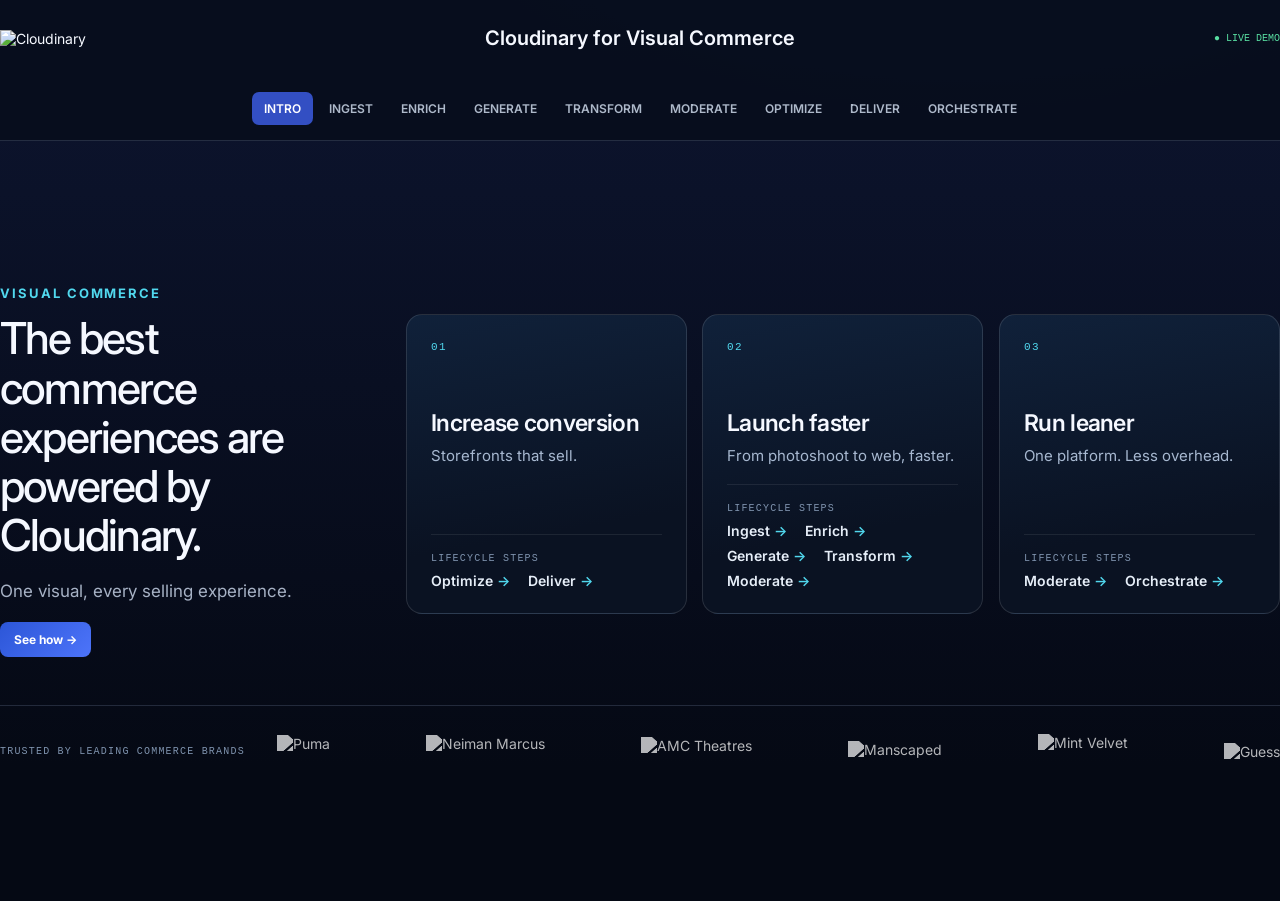
==== commit ad76bfda: "Rename header to Cloudinary for Visual Commerce Co-Authored-By: Claude Opus 5.5 <noreply@anthropic.c" ====
--- a/index.html
+++ b/index.html
@@ -3,7 +3,7 @@
   <head>
     <meta charset="utf-8">
     <meta name="viewport" content="width=device-width, initial-scale=1">
-    <title>Connected Visual Media Lifecycle</title>
+    <title>Cloudinary for Visual Commerce</title>
     <link rel="stylesheet" href="styles.css">
     <script>
       window.LIFECYCLE_DEMO_CONFIG = {
@@ -21,7 +21,7 @@
       <header>
         <div class="title">
           <img src="https://res.cloudinary.com/demohost/image/upload/v1788976604/cloudinary_logo_white_0720_svg.svg" alt="Cloudinary">
-          <h1>Connected Visual Media Lifecycle</h1>
+          <h1>Cloudinary for Visual Commerce</h1>
           <span>● LIVE DEMO</span>
         </div>
         <nav aria-label="Lifecycle stages">
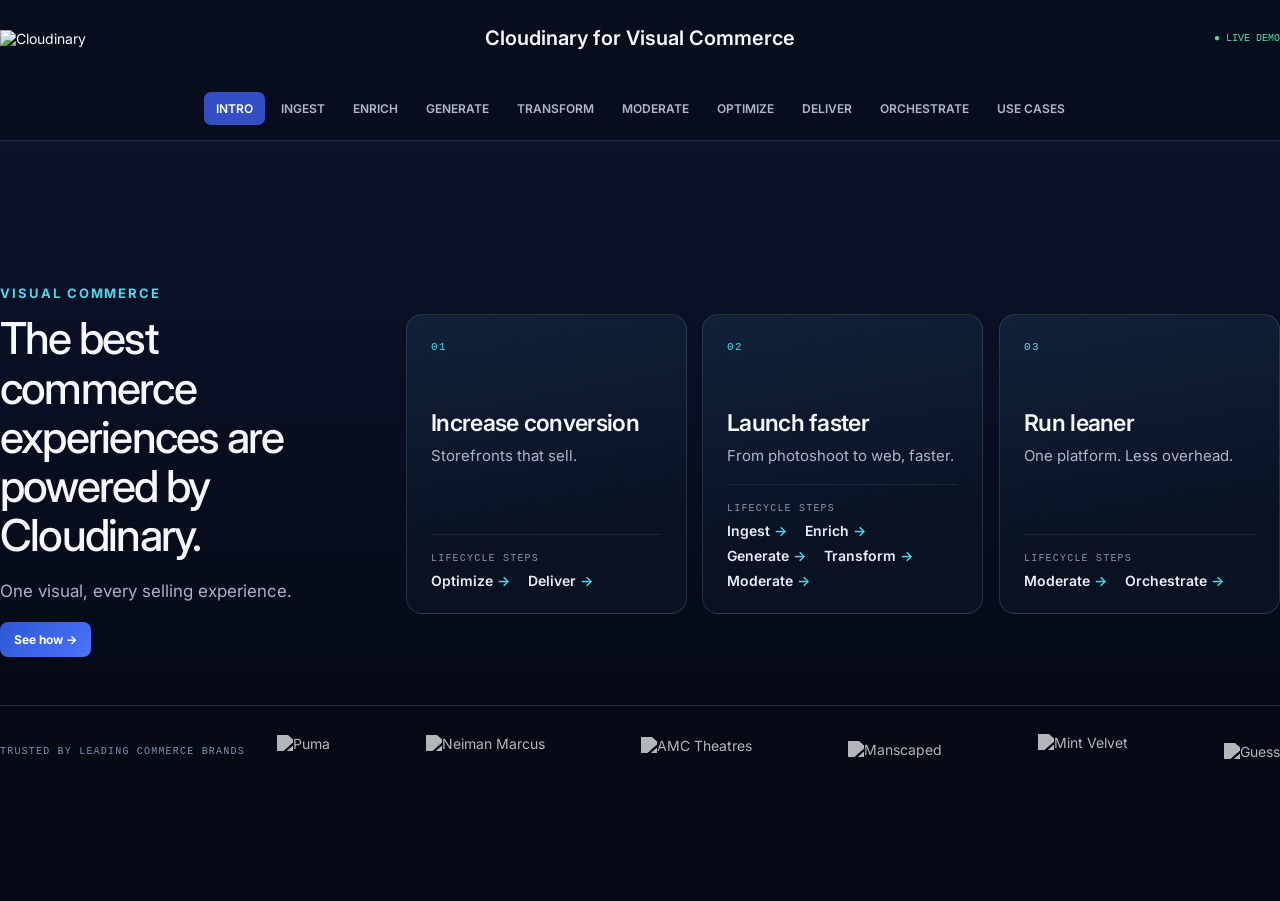
==== commit 7dc3276d: "Add Use Cases tab with Etsy visual personalization story Co-Authored-By: Claude Opus 5.5 <noreply@an" ====
--- a/index.html
+++ b/index.html
@@ -34,6 +34,7 @@
           <a href="#optimize">OPTIMIZE</a>
           <a href="#deliver">DELIVER</a>
           <a href="#orchestrate">ORCHESTRATE</a>
+          <a href="#use-cases">USE CASES</a>
         </nav>
       </header>
 
@@ -308,6 +309,33 @@
             </div>
           </div>
         </section>
+        <section id="use-cases" class="slide use-cases">
+          <div class="usecase-intro">
+            <p class="k">USE CASES</p>
+            <h2>See it at work in real commerce.</h2>
+            <p>Pick a use case to see how it plays out for a real brand.</p>
+          </div>
+          <div class="usecase-grid" aria-label="Use cases">
+            <button class="usecase-card" type="button" data-usecase="storefronts"><span>01</span><h3>Rich Visual Storefronts</h3><p>Product pages that sell with zoomable imagery, 360° spins and shoppable video.</p><b>Coming soon</b></button>
+            <button class="usecase-card" type="button" data-usecase="omnichannel"><span>02</span><h3>Omnichannel Readiness</h3><p>Every asset ready for web, app, marketplaces, social and ads from a single source.</p><b>Coming soon</b></button>
+            <button class="usecase-card" type="button" data-usecase="velocity"><span>03</span><h3>Content Velocity</h3><p>From photoshoot to live product page faster, at catalog scale.</p><b>Coming soon</b></button>
+            <button class="usecase-card is-live" type="button" data-usecase="personalization" data-src="embeds/etsy-personalization.html"><span>04</span><h3>Visual Personalization</h3><p>Imagery composed for each shopper from their own data.</p><b>Etsy story →</b></button>
+            <button class="usecase-card" type="button" data-usecase="trusted"><span>05</span><h3>Trusted Third-Party &amp; UGC</h3><p>Seller images for marketplaces and customer content for retailers, screened before they go live.</p><b>Coming soon</b></button>
+            <button class="usecase-card" type="button" data-usecase="ai-discovery"><span>06</span><h3>AI Discovery Readiness</h3><p>Structured, well-tagged visuals that AI search and shopping assistants can understand.</p><b>Coming soon</b></button>
+          </div>
+          <div class="usecase-detail" hidden>
+            <div class="usecase-detail-bar">
+              <button class="usecase-back" type="button">← All use cases</button>
+              <strong id="usecase-title"></strong>
+            </div>
+            <iframe id="usecase-frame" title="Use case" hidden></iframe>
+            <div class="usecase-soon" hidden>
+              <span>COMING SOON</span>
+              <h3 id="usecase-soon-title"></h3>
+              <p>This use case is being built. Check back soon.</p>
+            </div>
+          </div>
+        </section>
       </main>
 
     </div>
--- a/styles.css
+++ b/styles.css
@@ -73,6 +73,27 @@
 #intro .intro-logos p { flex: none; max-width: none; margin: 0; color: #7f93ae; font: 10px monospace; letter-spacing: .12em; text-transform: uppercase; }
 .intro-logos ul { display: flex; flex: 1; flex-wrap: wrap; align-items: center; justify-content: space-between; gap: 20px 32px; margin: 0; padding: 0; list-style: none; }
 .intro-logos img { display: block; width: auto; filter: brightness(0) invert(1); opacity: .7; }
+.usecase-grid { display: grid; grid-template-columns: repeat(3, minmax(0, 1fr)); gap: 16px; }
+.usecase-card { display: flex; flex-direction: column; align-items: flex-start; min-height: 220px; padding: 24px; border: 1px solid #ffffff1f; border-radius: 16px; background: linear-gradient(170deg, #10213a, #0a1222 70%); color: #f5f8ff; font: inherit; text-align: left; transition: border-color .18s ease, transform .18s ease; }
+.usecase-card:hover { border-color: rgba(81, 216, 238, .5); transform: translateY(-3px); }
+.usecase-card:focus-visible { outline: 2px solid var(--cyan); outline-offset: 3px; }
+.usecase-card > span { color: var(--cyan); font: 11px monospace; letter-spacing: .12em; }
+.usecase-card h3 { margin: 28px 0 0; font-size: 21px; font-weight: 600; line-height: 1.15; letter-spacing: -.02em; }
+.usecase-card p { margin: 10px 0 0; color: #a7b8d0; font-size: 14px; font-weight: 400; line-height: 1.5; }
+.usecase-card b { margin-top: auto; padding-top: 18px; color: #7f93ae; font: 10px monospace; letter-spacing: .12em; text-transform: uppercase; }
+.usecase-card.is-live { border-color: rgba(88, 221, 161, .35); }
+.usecase-card.is-live b { color: var(--green); }
+.use-cases.is-detail { grid-template-columns: 1fr; align-items: stretch; padding: 20px 0; }
+.usecase-intro[hidden], .usecase-grid[hidden], .usecase-detail[hidden], .usecase-soon[hidden], #usecase-frame[hidden] { display: none; }
+.usecase-detail { display: flex; flex-direction: column; gap: 14px; min-height: 0; }
+.usecase-detail-bar { display: flex; align-items: center; gap: 16px; }
+.usecase-detail-bar strong { font-size: 16px; font-weight: 600; }
+.usecase-back { border: 1px solid var(--line); background: #ffffff0b; }
+#usecase-frame { flex: 1; width: 100%; min-height: 0; border: 1px solid var(--line); border-radius: 14px; background: #0c1324; }
+.usecase-soon { display: grid; flex: 1; place-content: center; justify-items: center; gap: 10px; border: 1px dashed var(--line); border-radius: 14px; text-align: center; }
+.usecase-soon span { color: var(--cyan); font: 11px monospace; letter-spacing: .15em; }
+.usecase-soon h3 { margin: 0; font-size: 30px; font-weight: 600; letter-spacing: -.03em; }
+.usecase-soon p { margin: 0; color: var(--muted); font-size: 15px; }
 .intro-steps { display: flex; flex-wrap: wrap; gap: 8px 18px; margin: auto 0 0; padding: 18px 0 0; border-top: 1px solid #ffffff14; list-style: none; }
 .intro-steps::before { content: "LIFECYCLE STEPS"; flex-basis: 100%; color: #7f93ae; font: 10px monospace; letter-spacing: .12em; }
 .intro-steps a { color: #e6eef8; font-size: 14px; font-weight: 600; text-decoration: none; transition: color .18s ease; }
@@ -202,4 +223,4 @@
 .orchestration-step strong { color: #fff; font-size: 11px; line-height: 1.3; }
 .orchestration-step p { margin: 0; color: #a8bad1; font-size: 9px; line-height: 1.55; }
 
-@media (max-width: 850px) { .title, nav, main { width: calc(100% - 40px); }.title { grid-template-columns: 1fr auto; }.title h1 { display: none; }.slide { height: auto; min-height: calc(100vh - 140px); grid-template-columns: 1fr; padding: 45px 0; }.twocol { grid-template-columns: 1fr; }.enrich-embed, .transform-embed { height: 380px; }.generate-showcase { flex-wrap: wrap; }.inspector { display: none; }.orbit { height: 300px; }.orbit i:nth-child(3) { width: 480px; }.moderate-showcase { grid-template-columns: 1fr; }.moderate-preview { min-height: 280px; }.optimize-showcase { grid-template-columns: 1fr; }.optimize-card > img { height: 300px; }.deliver-showcase { flex-wrap: wrap; align-items: flex-start; }.deliver-card.mobile, .deliver-card.square, .deliver-card.tablet, .deliver-card.desktop { flex-basis: calc(50% - 6px); }.intro-outcomes { grid-template-columns: 1fr; }.intro-outcome { min-height: 0; }.intro-outcome h3 { margin-top: 28px; }.intro-steps { margin-top: 24px; }.orchestration-flow { grid-template-columns: 1fr; }.orchestration-step { min-height: auto; }.orchestration-step:not(:last-child)::after { top: auto; bottom: -21px; left: 50%; transform: translateX(-50%) rotate(90deg); }.cards { grid-template-columns: 1fr; }.grid { grid-template-rows: 180px 180px; }.devices > article { grid-template-columns: repeat(3, 1fr); gap: 9px; padding: 14px; }.devices img, .devices article > div:first-child img, .devices article > div:nth-child(2) img { height: 150px; } }
+@media (max-width: 850px) { .title, nav, main { width: calc(100% - 40px); }.title { grid-template-columns: 1fr auto; }.title h1 { display: none; }.slide { height: auto; min-height: calc(100vh - 140px); grid-template-columns: 1fr; padding: 45px 0; }.twocol { grid-template-columns: 1fr; }.enrich-embed, .transform-embed { height: 380px; }.generate-showcase { flex-wrap: wrap; }.inspector { display: none; }.orbit { height: 300px; }.orbit i:nth-child(3) { width: 480px; }.moderate-showcase { grid-template-columns: 1fr; }.moderate-preview { min-height: 280px; }.optimize-showcase { grid-template-columns: 1fr; }.optimize-card > img { height: 300px; }.deliver-showcase { flex-wrap: wrap; align-items: flex-start; }.deliver-card.mobile, .deliver-card.square, .deliver-card.tablet, .deliver-card.desktop { flex-basis: calc(50% - 6px); }.intro-outcomes { grid-template-columns: 1fr; }.usecase-grid { grid-template-columns: 1fr; }.usecase-card { min-height: 0; }.use-cases.is-detail .usecase-detail { min-height: 70vh; }.intro-outcome { min-height: 0; }.intro-outcome h3 { margin-top: 28px; }.intro-steps { margin-top: 24px; }.orchestration-flow { grid-template-columns: 1fr; }.orchestration-step { min-height: auto; }.orchestration-step:not(:last-child)::after { top: auto; bottom: -21px; left: 50%; transform: translateX(-50%) rotate(90deg); }.cards { grid-template-columns: 1fr; }.grid { grid-template-rows: 180px 180px; }.devices > article { grid-template-columns: repeat(3, 1fr); gap: 9px; padding: 14px; }.devices img, .devices article > div:first-child img, .devices article > div:nth-child(2) img { height: 150px; } }
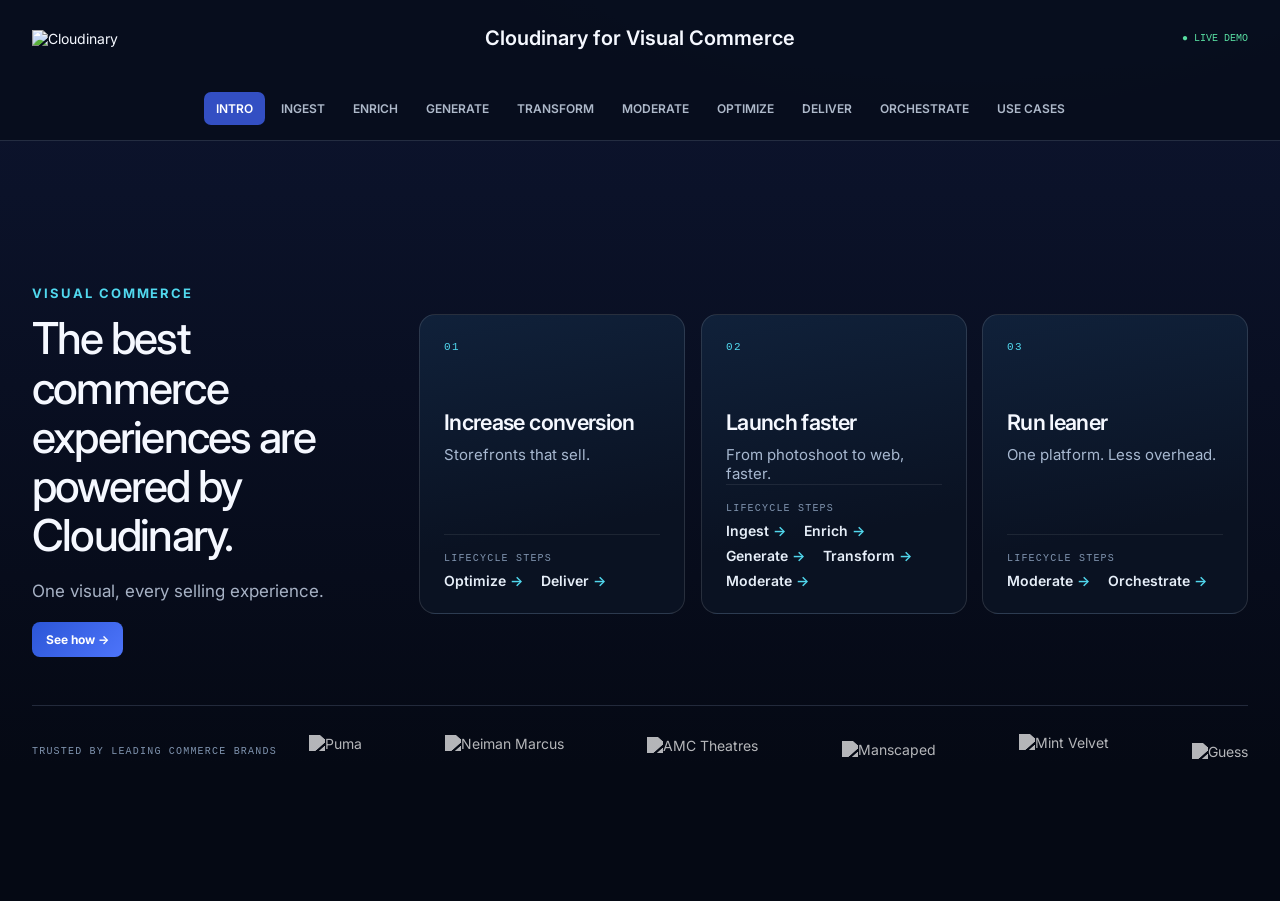
==== commit 3f91c42a: "Improve mobile layout and nav, use lifestyle sample as the only placeholder image Co-Authored-By: Cl" ====
--- a/index.html
+++ b/index.html
@@ -4,7 +4,7 @@
     <meta charset="utf-8">
     <meta name="viewport" content="width=device-width, initial-scale=1">
     <title>Cloudinary for Visual Commerce</title>
-    <link rel="stylesheet" href="styles.css">
+    <link rel="stylesheet" href="styles.css?v=5">
     <script>
       window.LIFECYCLE_DEMO_CONFIG = {
         cloudName: 'demohost',
@@ -14,7 +14,7 @@
       };
     </script>
     <script src="https://upload-widget.cloudinary.com/latest/global/all.js"></script>
-    <script src="app.js" defer></script>
+    <script src="app.js?v=5" defer></script>
   </head>
   <body>
     <div class="app">
@@ -93,25 +93,25 @@
           <div class="ingest-stage">
             <article id="upload-prompt" class="upload-prompt">
               <input id="file" type="file" accept="image/*" hidden>
-              <strong class="upload-mark">↑</strong>
-              <button id="upload">Upload or Fetch Image</button>
-              <span class="sample-prompt">Use a sample asset instead</span>
+              <strong class="upload-mark" hidden>↑</strong>
+              <button id="upload" hidden>Upload or Fetch Image</button>
+              <span class="sample-prompt">Start with a sample asset</span>
               <div class="sample-links" aria-label="Example assets">
-                <a class="text-link" data-sample="lifestyle" href="#">Lifestyle campaign image</a>
-                <a class="text-link is-unavailable" aria-disabled="true" href="#">Product image</a>
-                <a class="text-link is-unavailable" aria-disabled="true" href="#">Creator / UGC image</a>
+                <a class="sample-button" data-sample="lifestyle" href="#">Lifestyle campaign image</a>
+                <a class="text-link is-unavailable" aria-disabled="true" href="#" hidden>Product image</a>
+                <a class="text-link is-unavailable" aria-disabled="true" href="#" hidden>Creator / UGC image</a>
               </div>
               <small id="note">This demo has been tuned for images, but in practice Cloudinary excels in video in the same workflow.</small>
             </article>
             <aside id="asset-inspector" class="panel inspector" hidden>
-              <img data-img src="https://res.cloudinary.com/demohost/image/upload/v1787601621/utctndwrbavu4seggpqu.jpg" alt="">
+              <img data-img src="https://res.cloudinary.com/demohost/image/upload/v1790954902/kwgoitjaob4m9eoy7ocw.jpg" alt="">
               <dl>
                 <div><dt>Pixel size</dt><dd id="dims">Loading…</dd></div>
                 <div><dt>Format</dt><dd id="format">JPG</dd></div>
                 <div><dt>File size</dt><dd id="size">Cloudinary original</dd></div>
                 <div><dt>Unique asset ID</dt><dd>assigned on ingest</dd></div>
               </dl>
-              <button id="change-asset" class="change-asset">Change asset</button>
+              <button id="change-asset" class="change-asset" hidden>Change asset</button>
             </aside>
           </div>
         </section>
@@ -133,9 +133,9 @@
               <a class="customer-proof is-metric" href="https://cloudinary.com/customers/paul-smith" target="_blank" rel="noopener noreferrer"><b><img class="customer-logo is-wide" src="https://res.cloudinary.com/cloudinary-marketing/images/e_trim/f_auto,q_auto/v1668465171/Paul-Smith-logo-2x/Paul-Smith-logo-2x.png" alt="Paul Smith"></b><span><strong class="proof-metric">45%</strong>boost in video-enabled sales</span></a>
             </aside>
           </div>
-          <div id="generate-empty" class="generate-empty"><b>Upload an asset to generate</b><span>Choose an asset to create campaign and motion variations.</span></div>
+          <div id="generate-empty" class="generate-empty"><b>Select an asset to generate</b><span>Choose an asset to create campaign and motion variations.</span></div>
           <div id="generate-showcase" class="generate-showcase" hidden>
-            <figure><img id="generate-original" src="https://res.cloudinary.com/demohost/image/upload/c_scale,w_300/f_auto/q_auto/v1787601621/utctndwrbavu4seggpqu.jpg" alt="Selected source asset"><figcaption>Original · 300px</figcaption></figure>
+            <figure><img id="generate-original" src="https://res.cloudinary.com/demohost/image/upload/c_scale,w_300/f_auto/q_auto/v1790954902/kwgoitjaob4m9eoy7ocw.jpg" alt="Selected source asset"><figcaption>Original · 300px</figcaption></figure>
             <figure><img src="https://res.cloudinary.com/demohost/image/upload/c_fill,g_auto,w_300,ar_9:16/f_auto/q_auto/v1790997552/gen_fill_bride.jpg" alt="Generative fill result"><figcaption>Generative fill · 9:16</figcaption></figure>
             <figure><video autoplay muted loop playsinline aria-label="Image to video result"><source src="https://res.cloudinary.com/demohost/video/upload/c_fill,g_auto,w_300,ar_9:16/vc_auto/ac_none/f_auto:video/q_auto/v1790997654/image-to-video/i2v_66d2f0d4ef1d4b7b9302a3d8dbae1872.mp4" type="video/mp4"></video><figcaption>Image to video · 9:16</figcaption></figure>
           </div>
@@ -165,12 +165,12 @@
             </aside>
           </div>
           <div id="moderate-empty" class="moderate-empty">
-            <b>Upload an asset to evaluate</b>
+            <b>Select an asset to evaluate</b>
             <span>Rule outcomes will appear here when an image is selected.</span>
           </div>
           <div id="moderate-showcase" class="moderate-showcase" hidden>
             <figure class="moderate-preview">
-              <img data-img src="https://res.cloudinary.com/demohost/image/upload/v1787601621/utctndwrbavu4seggpqu.jpg" alt="Selected asset under moderation review">
+              <img data-img src="https://res.cloudinary.com/demohost/image/upload/v1790954902/kwgoitjaob4m9eoy7ocw.jpg" alt="Selected asset under moderation review">
               <figcaption><a id="moderate-job" href="" target="_blank" rel="noopener noreferrer" hidden>Open moderation job</a></figcaption>
             </figure>
             <div class="moderate-rules" aria-live="polite">
@@ -206,7 +206,7 @@
             </aside>
           </div>
           <div id="optimize-empty" class="optimize-empty">
-            <b>Upload an asset to optimize</b>
+            <b>Select an asset to optimize</b>
             <span>Cloudinary delivery variants will appear here when an image is selected.</span>
           </div>
           <div id="optimize-showcase" class="optimize-showcase" hidden>
@@ -215,7 +215,7 @@
                 <small>ORIGINAL UPLOAD</small>
                 <span><b id="optimize-original-size">—</b><i id="optimize-original-dimensions">Loading dimensions…</i></span>
               </figcaption>
-              <img data-img src="https://res.cloudinary.com/demohost/image/upload/v1787601621/utctndwrbavu4seggpqu.jpg" alt="Original selected asset">
+              <img data-img src="https://res.cloudinary.com/demohost/image/upload/v1790954902/kwgoitjaob4m9eoy7ocw.jpg" alt="Original selected asset">
             </figure>
             <div class="optimize-savings" aria-live="polite">
               <div class="optimize-gauge" data-state="waiting">
@@ -234,7 +234,7 @@
                 <small>OPTIMIZED DELIVERY</small>
                 <span><b id="optimize-delivery-size">Measuring…</b><i>c_scale,w_600,f_auto,q_auto</i></span>
               </figcaption>
-              <img id="optimize-delivery" src="https://res.cloudinary.com/demohost/image/upload/c_scale,w_600/f_auto/q_auto/v1787601621/utctndwrbavu4seggpqu.jpg" alt="Optimized Cloudinary delivery variant">
+              <img id="optimize-delivery" src="https://res.cloudinary.com/demohost/image/upload/c_scale,w_600/f_auto/q_auto/v1790954902/kwgoitjaob4m9eoy7ocw.jpg" alt="Optimized Cloudinary delivery variant">
             </figure>
           </div>
         </section>
@@ -250,7 +250,7 @@
             </aside>
           </div>
           <div id="deliver-empty" class="deliver-empty">
-            <b>Upload an asset to deliver</b>
+            <b>Select an asset to deliver</b>
             <span>Channel-ready variants will appear here when an image is selected.</span>
           </div>
           <div id="deliver-showcase" class="deliver-showcase" hidden>
--- a/styles.css
+++ b/styles.css
@@ -14,12 +14,15 @@
 body { margin: 0; background: var(--navy); color: #f5f8ff; font: 14px Inter, sans-serif; }
 .app { min-height: 100vh; background: radial-gradient(900px 500px at 75% -180px, #29387888, transparent 65%), linear-gradient(#0d1530, var(--navy) 48rem); }
 header { border-bottom: 1px solid var(--line); background: #070d1cee; }
-.title, nav, main { max-width: 1360px; margin: auto; }
+.title, nav, main { width: calc(100% - 64px); max-width: 1360px; margin: auto; }
 .title { height: 76px; display: grid; grid-template-columns: 1fr auto 1fr; align-items: center; }
 .title img { width: 164px; }
 .title h1 { font-size: 20px; font-weight: 600; }
 .title span { justify-self: end; color: var(--green); font: 10px monospace; }
-nav { height: 64px; display: flex; align-items: center; justify-content: center; gap: 4px; overflow: auto; }
+nav { position: relative; height: 64px; display: flex; align-items: center; gap: 4px; overflow-x: auto; scrollbar-width: none; }
+nav a:first-child { margin-left: auto; }
+nav a:last-child { margin-right: auto; }
+nav::-webkit-scrollbar { display: none; }
 nav a { padding: 9px 12px; border-radius: 7px; color: #aeb9ca; text-decoration: none; font-size: 12px; font-weight: 600; white-space: nowrap; }
 nav a.active { background: #334fc3; color: #fff; }
 
@@ -109,6 +112,10 @@
 .sample-prompt { margin-top: 2px; color: #9aacc4; font: 11px Inter, sans-serif; }
 .sample-links { display: grid; justify-items: center; gap: 7px; }
 .text-link { color: var(--cyan); font: 12px Inter, sans-serif; text-decoration: underline; text-underline-offset: 3px; }
+.upload-prompt [hidden], .change-asset[hidden] { display: none; }
+.sample-button { min-width: 176px; padding: 10px 18px; border-radius: 8px; background: linear-gradient(135deg, #2c56d7, #4d74fa); color: #fff; font: 700 12px Inter, sans-serif; text-decoration: none; }
+.sample-button:hover { filter: brightness(1.1); }
+.sample-button:focus-visible { outline: 2px solid var(--cyan); outline-offset: 3px; }
 .text-link.is-unavailable { color: #7790ad; cursor: default; text-decoration: none; }
 .upload-prompt small { max-width: 280px; margin-top: 4px; color: var(--muted); font-size: 10px; line-height: 1.55; }
 .ingest-stage .inspector { position: relative; width: 100%; min-height: 0; }
@@ -129,8 +136,8 @@
 .generate-empty b { font-size: 15px; }
 .generate-empty span { max-width: 220px; color: #8095b0; font-size: 11px; line-height: 1.5; }
 .generate-empty[hidden] { display: none; }
-.generate-showcase figure { width: 300px; margin: 0; }
-.generate-showcase img, .generate-showcase video { display: block; width: 300px; border: 1px solid var(--line); border-radius: 9px; background: #081a30; object-fit: cover; }
+.generate-showcase figure { flex: 1 1 0; min-width: 0; max-width: 300px; margin: 0; }
+.generate-showcase img, .generate-showcase video { display: block; width: 100%; border: 1px solid var(--line); border-radius: 9px; background: #081a30; object-fit: cover; }
 .generate-showcase figure:first-child img { height: auto; max-height: 390px; }
 .generate-showcase figure:not(:first-child) img, .generate-showcase video { aspect-ratio: 9 / 16; }
 .generate-showcase figcaption { margin-top: 9px; color: #a7b8d0; font: 10px Inter, sans-serif; }
@@ -223,4 +230,4 @@
 .orchestration-step strong { color: #fff; font-size: 11px; line-height: 1.3; }
 .orchestration-step p { margin: 0; color: #a8bad1; font-size: 9px; line-height: 1.55; }
 
-@media (max-width: 850px) { .title, nav, main { width: calc(100% - 40px); }.title { grid-template-columns: 1fr auto; }.title h1 { display: none; }.slide { height: auto; min-height: calc(100vh - 140px); grid-template-columns: 1fr; padding: 45px 0; }.twocol { grid-template-columns: 1fr; }.enrich-embed, .transform-embed { height: 380px; }.generate-showcase { flex-wrap: wrap; }.inspector { display: none; }.orbit { height: 300px; }.orbit i:nth-child(3) { width: 480px; }.moderate-showcase { grid-template-columns: 1fr; }.moderate-preview { min-height: 280px; }.optimize-showcase { grid-template-columns: 1fr; }.optimize-card > img { height: 300px; }.deliver-showcase { flex-wrap: wrap; align-items: flex-start; }.deliver-card.mobile, .deliver-card.square, .deliver-card.tablet, .deliver-card.desktop { flex-basis: calc(50% - 6px); }.intro-outcomes { grid-template-columns: 1fr; }.usecase-grid { grid-template-columns: 1fr; }.usecase-card { min-height: 0; }.use-cases.is-detail .usecase-detail { min-height: 70vh; }.intro-outcome { min-height: 0; }.intro-outcome h3 { margin-top: 28px; }.intro-steps { margin-top: 24px; }.orchestration-flow { grid-template-columns: 1fr; }.orchestration-step { min-height: auto; }.orchestration-step:not(:last-child)::after { top: auto; bottom: -21px; left: 50%; transform: translateX(-50%) rotate(90deg); }.cards { grid-template-columns: 1fr; }.grid { grid-template-rows: 180px 180px; }.devices > article { grid-template-columns: repeat(3, 1fr); gap: 9px; padding: 14px; }.devices img, .devices article > div:first-child img, .devices article > div:nth-child(2) img { height: 150px; } }
+@media (max-width: 850px) { .title, nav, main { width: calc(100% - 40px); }nav { width: 100%; padding: 0 20px; -webkit-mask-image: linear-gradient(90deg, transparent, #000 20px, #000 calc(100% - 20px), transparent); mask-image: linear-gradient(90deg, transparent, #000 20px, #000 calc(100% - 20px), transparent); }.intro-logos { flex-direction: column; align-items: flex-start; gap: 20px; }.intro-logos ul { display: grid; width: 100%; grid-template-columns: repeat(3, 1fr); justify-items: center; gap: 22px 12px; }.intro-logos img { max-width: 100%; object-fit: contain; }.title { grid-template-columns: 1fr auto; }.title h1 { display: none; }.slide { height: auto; min-height: calc(100vh - 140px); grid-template-columns: 1fr; padding: 45px 0; }.twocol { grid-template-columns: 1fr; }.enrich-embed, .transform-embed { height: 380px; }.generate-showcase { min-height: 0; gap: 8px; }.generate-showcase figcaption { font-size: 9px; }.orbit { height: 300px; }.orbit i:nth-child(3) { width: 480px; }.moderate-showcase { grid-template-columns: 1fr; }.moderate-preview { min-height: 280px; }.optimize-showcase { grid-template-columns: 1fr; }.optimize-card > img { height: 300px; }.deliver-showcase { flex-wrap: wrap; align-items: flex-start; }.deliver-card.mobile, .deliver-card.square, .deliver-card.tablet, .deliver-card.desktop { flex-basis: calc(50% - 6px); }.intro-outcomes { grid-template-columns: 1fr; }.usecase-grid { grid-template-columns: 1fr; }.usecase-card { min-height: 0; }.use-cases.is-detail .usecase-detail { min-height: 70vh; }.intro-outcome { min-height: 0; }.intro-outcome h3 { margin-top: 28px; }.intro-steps { margin-top: 24px; }.orchestration-flow { grid-template-columns: 1fr; }.orchestration-step { min-height: auto; }.orchestration-step:not(:last-child)::after { top: auto; bottom: -21px; left: 50%; transform: translateX(-50%) rotate(90deg); }.cards { grid-template-columns: 1fr; }.grid { grid-template-rows: 180px 180px; }.devices > article { grid-template-columns: repeat(3, 1fr); gap: 9px; padding: 14px; }.devices img, .devices article > div:first-child img, .devices article > div:nth-child(2) img { height: 150px; } }
